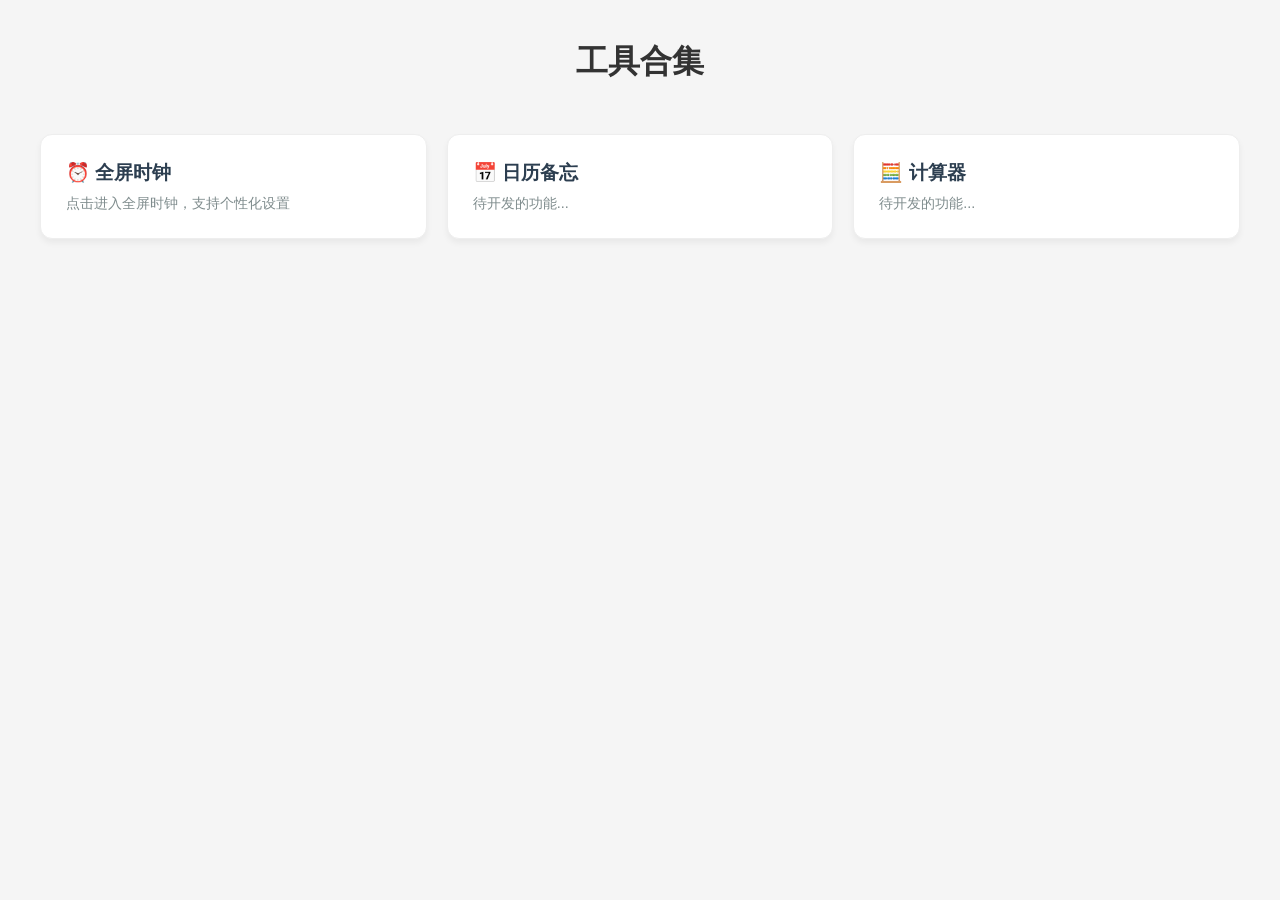
==== index.html @ f2c723c8 "Add files via upload" ====
<!DOCTYPE html>
<html lang="zh-CN">
<head>
    <meta charset="UTF-8">
    <meta name="viewport" content="width=device-width, initial-scale=1.0">
    <title>工具合集</title>
    <style>
        body {
            margin: 0;
            padding: 10px;
            font-family: -apple-system, BlinkMacSystemFont, 'Segoe UI', Roboto, sans-serif;
            background-color: #f5f5f5;
        }
        
        .container {
            max-width: 100%;
            margin: 0 auto;
        }
        
        h1 {
            text-align: center;
            color: #333;
            font-size: 2rem;
            margin: 30px 0;
        }
        
        .tools-grid {
            display: grid;
            grid-template-columns: repeat(auto-fill, minmax(300px, 1fr));
            gap: 20px;
            padding: 20px;
            max-width: 1200px;
            margin: 0 auto;
        }
        
        .tool-card {
            background: #fff;
            border-radius: 12px;
            padding: 25px;
            box-shadow: 0 4px 6px rgba(0,0,0,0.05);
            cursor: pointer;
            transition: all 0.2s ease;
            border: 1px solid #eee;
            -webkit-tap-highlight-color: transparent;
            user-select: none;
        }
        
        .tool-card:hover {
            transform: translateY(-3px);
            box-shadow: 0 6px 12px rgba(0,0,0,0.1);
        }
        
        .tool-card h2 {
            color: #2c3e50;
            margin: 0;
            font-size: 1.2rem;
            font-weight: 600;
        }
        
        .tool-card p {
            color: #7f8c8d;
            margin: 8px 0 0;
            font-size: 0.9rem;
        }

        @media (max-width: 768px) {
            .tools-grid {
                grid-template-columns: 1fr;
            }
            
            .tool-card:hover {
                transform: none;
            }
        }
    </style>
</head>
<body>
    <div class="container">
        <h1>工具合集</h1>
        <div class="tools-grid">
            <div class="tool-card" onclick="location.href='tools/clock.html'">
                <h2>⏰ 全屏时钟</h2>
                <p>点击进入全屏时钟，支持个性化设置</p>
            </div>
            <div class="tool-card">
                <h2>📅 日历备忘</h2>
                <p>待开发的功能...</p>
            </div>
            <div class="tool-card">
                <h2>🧮 计算器</h2>
                <p>待开发的功能...</p>
            </div>
        </div>
    </div>
</body>
</html>
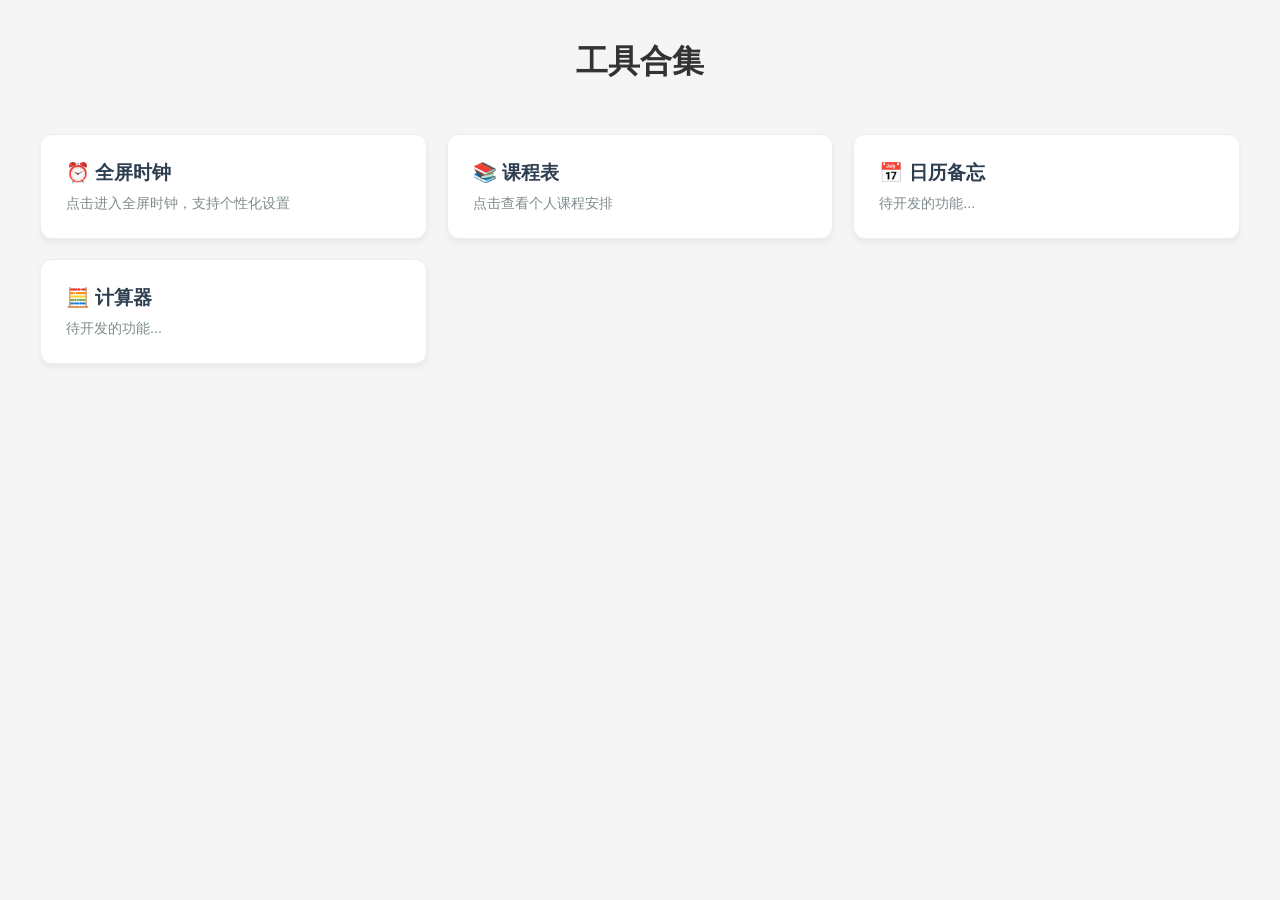
==== commit ef96ded8: "Add files via upload" ====
--- a/index.html
+++ b/index.html
@@ -82,6 +82,10 @@
                 <h2>⏰ 全屏时钟</h2>
                 <p>点击进入全屏时钟，支持个性化设置</p>
             </div>
+            <div class="tool-card" onclick="location.href='tools/schedule.html'">
+                <h2>📚 课程表</h2>
+                <p>点击查看个人课程安排</p>
+            </div>
             <div class="tool-card">
                 <h2>📅 日历备忘</h2>
                 <p>待开发的功能...</p>
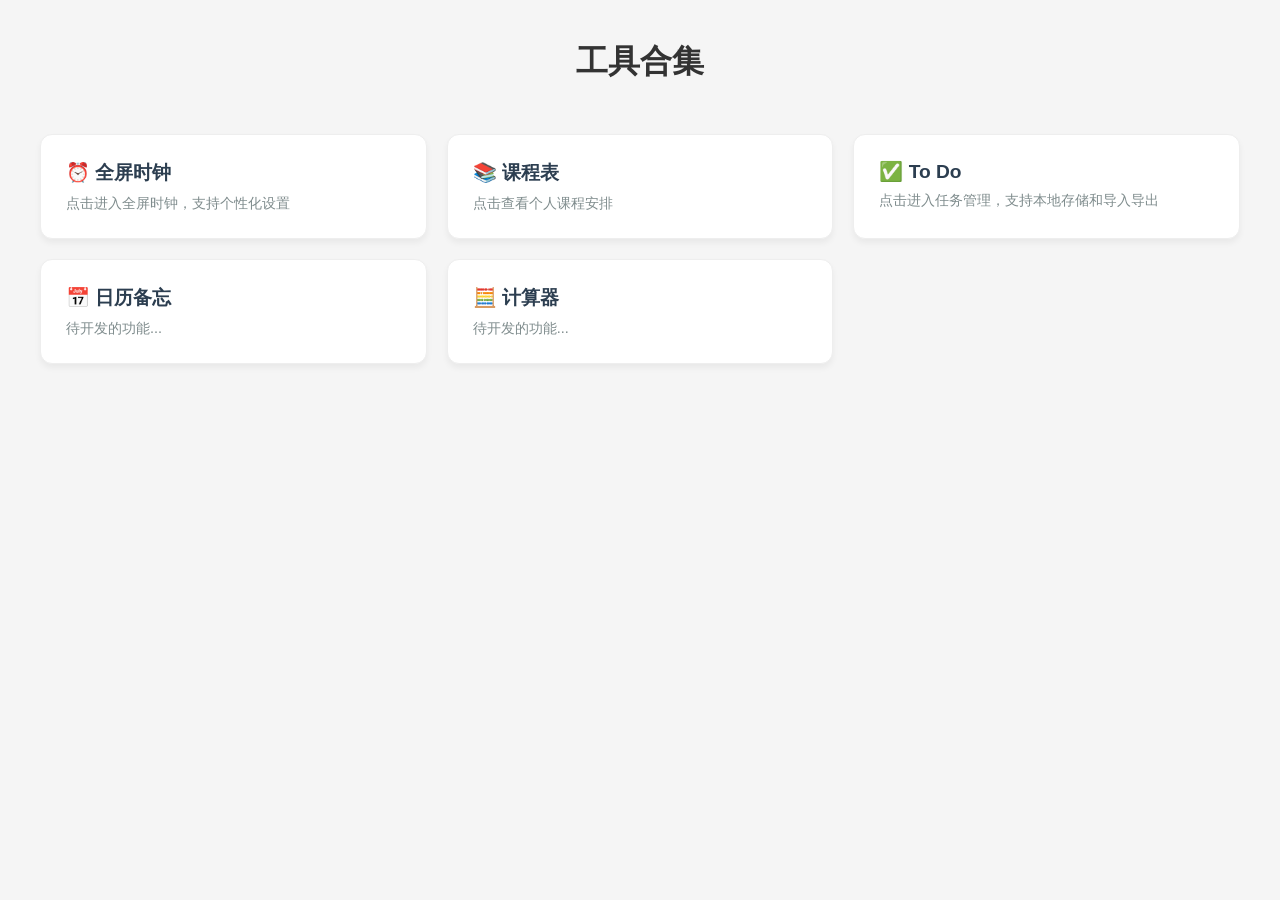
==== commit b9cd45a7: "Add files via upload" ====
--- a/index.html
+++ b/index.html
@@ -4,6 +4,16 @@
     <meta charset="UTF-8">
     <meta name="viewport" content="width=device-width, initial-scale=1.0">
     <title>工具合集</title>
+    <!-- PWA Meta Tags -->
+    <meta name="theme-color" content="#3498db">
+    <meta name="description" content="实用工具合集，包含全屏时钟、课程表等功能">
+    <link rel="manifest" href="manifest.json">
+    <link rel="icon" href="icons/icon-192x192.png" sizes="192x192" type="image/png">
+    <link rel="icon" href="icons/icon-512x512.png" sizes="512x512" type="image/png">
+    <link rel="apple-touch-icon" href="icons/icon-192x192.png">
+    <meta name="mobile-web-app-capable" content="yes">
+    <meta name="apple-mobile-web-app-title" content="工具合集">
+    <meta name="apple-mobile-web-app-status-bar-style" content="default">
     <style>
         body {
             margin: 0;
@@ -86,6 +96,10 @@
                 <h2>📚 课程表</h2>
                 <p>点击查看个人课程安排</p>
             </div>
+            <div class="tool-card" onclick="location.href='tools/todo.html'">
+                <h2>✅ To Do</h2>
+                <p>点击进入任务管理，支持本地存储和导入导出</p>
+            </div>
             <div class="tool-card">
                 <h2>📅 日历备忘</h2>
                 <p>待开发的功能...</p>
@@ -96,5 +110,20 @@
             </div>
         </div>
     </div>
+
+    <!-- PWA Service Worker Registration -->
+    <script>
+        if ('serviceWorker' in navigator) {
+            window.addEventListener('load', function() {
+                navigator.serviceWorker.register('./sw.js')
+                .then(function(registration) {
+                    console.log('ServiceWorker registration successful with scope: ', registration.scope);
+                })
+                .catch(function(err) {
+                    console.log('ServiceWorker registration failed: ', err);
+                });
+            });
+        }
+    </script>
 </body>
-</html>
+</html>
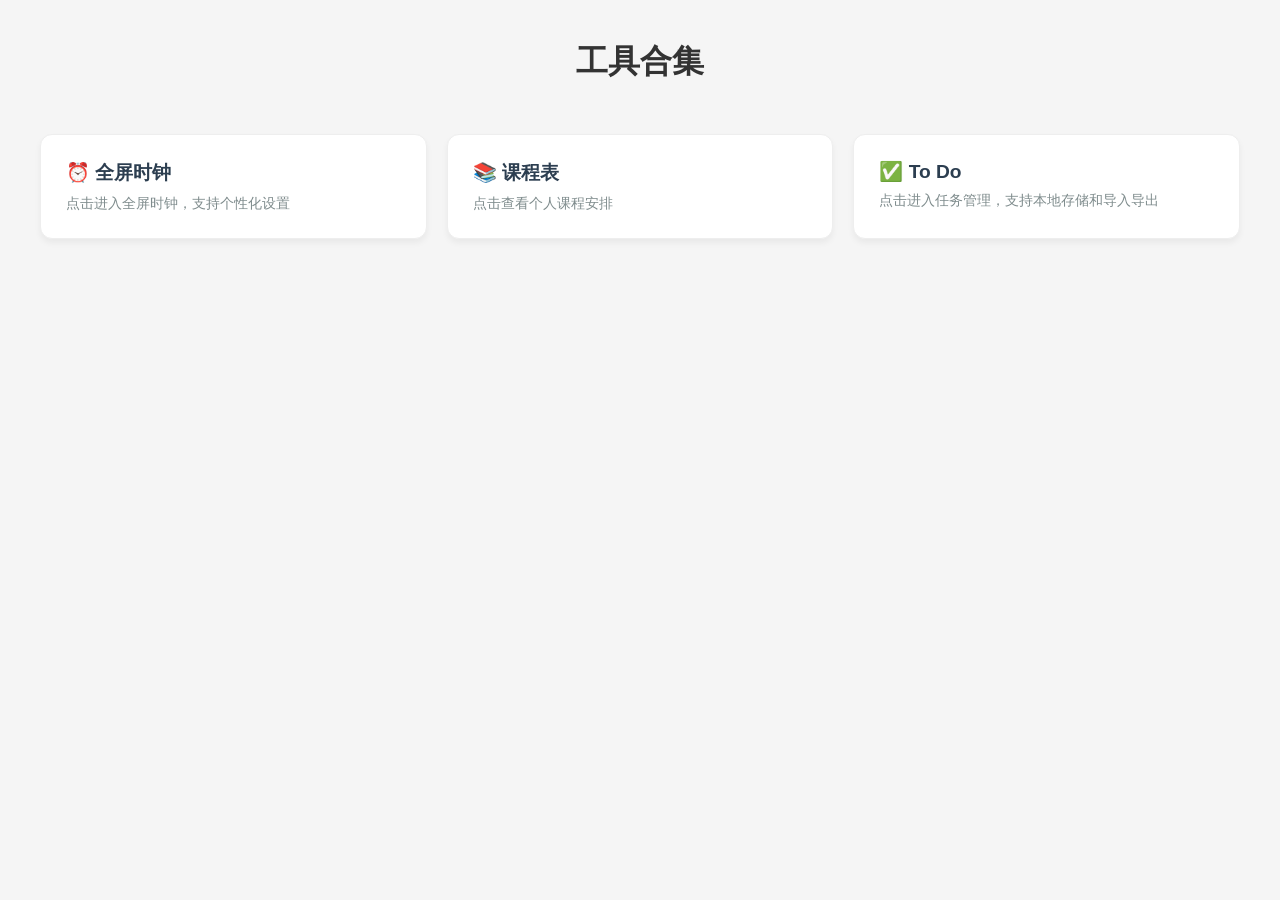
==== commit f92669fc: "Add files via upload" ====
--- a/index.html
+++ b/index.html
@@ -8,9 +8,10 @@
     <meta name="theme-color" content="#3498db">
     <meta name="description" content="实用工具合集，包含全屏时钟、课程表等功能">
     <link rel="manifest" href="manifest.json">
-    <link rel="icon" href="icons/icon-192x192.png" sizes="192x192" type="image/png">
-    <link rel="icon" href="icons/icon-512x512.png" sizes="512x512" type="image/png">
-    <link rel="apple-touch-icon" href="icons/icon-192x192.png">
+    <!-- Delete:<link rel="icon" href="icons/icon-192x192.png" sizes="192x192" type="image/png"> -->
+    <!-- Delete:<link rel="icon" href="icons/icon-512x512.png" sizes="512x512" type="image/png"> -->
+    <!-- Delete:<link rel="apple-touch-icon" href="icons/icon-192x192.png"> -->
+    <link rel="icon" href="icon.svg" type="image/svg+xml">
     <meta name="mobile-web-app-capable" content="yes">
     <meta name="apple-mobile-web-app-title" content="工具合集">
     <meta name="apple-mobile-web-app-status-bar-style" content="default">
@@ -100,20 +101,13 @@
                 <h2>✅ To Do</h2>
                 <p>点击进入任务管理，支持本地存储和导入导出</p>
             </div>
-            <div class="tool-card">
-                <h2>📅 日历备忘</h2>
-                <p>待开发的功能...</p>
-            </div>
-            <div class="tool-card">
-                <h2>🧮 计算器</h2>
-                <p>待开发的功能...</p>
-            </div>
         </div>
     </div>
 
     <!-- PWA Service Worker Registration -->
     <script>
-        if ('serviceWorker' in navigator) {
+        // 修复Service Worker在file协议下无法注册的问题
+        if ('serviceWorker' in navigator && window.location.protocol !== 'file:') {
             window.addEventListener('load', function() {
                 navigator.serviceWorker.register('./sw.js')
                 .then(function(registration) {
@@ -125,5 +119,30 @@
             });
         }
     </script>
+    
+    <!-- SVG Icons for PWA -->
+    <svg style="display: none;">
+        <symbol id="icon-clock" viewBox="0 0 24 24">
+            <circle cx="12" cy="12" r="10" fill="none" stroke="currentColor" stroke-width="2"/>
+            <polyline points="12,6 12,12 16,14" fill="none" stroke="currentColor" stroke-width="2"/>
+        </symbol>
+        <symbol id="icon-schedule" viewBox="0 0 24 24">
+            <rect x="3" y="4" width="18" height="18" rx="2" fill="none" stroke="currentColor" stroke-width="2"/>
+            <line x1="8" y1="2" x2="8" y2="6" stroke="currentColor" stroke-width="2"/>
+            <line x1="16" y1="2" x2="16" y2="6" stroke="currentColor" stroke-width="2"/>
+            <line x1="3" y1="10" x2="21" y2="10" stroke="currentColor" stroke-width="2"/>
+            <line x1="8" y1="14" x2="8" y2="16" stroke="currentColor" stroke-width="2"/>
+            <line x1="12" y1="14" x2="12" y2="16" stroke="currentColor" stroke-width="2"/>
+            <line x1="16" y1="14" x2="16" y2="16" stroke="currentColor" stroke-width="2"/>
+        </symbol>
+        <symbol id="icon-todo" viewBox="0 0 24 24">
+            <path d="M9 12l2 2 4-4" fill="none" stroke="currentColor" stroke-width="2"/>
+            <rect x="3" y="4" width="18" height="16" rx="2" fill="none" stroke="currentColor" stroke-width="2"/>
+            <line x1="8" y1="10" x2="8" y2="10" stroke="currentColor" stroke-width="2"/>
+            <line x1="8" y1="14" x2="8" y2="14" stroke="currentColor" stroke-width="2"/>
+            <line x1="8" y1="18" x2="8" y2="18" stroke="currentColor" stroke-width="2"/>
+        </symbol>
+    </svg>
 </body>
-</html>+</html>
+
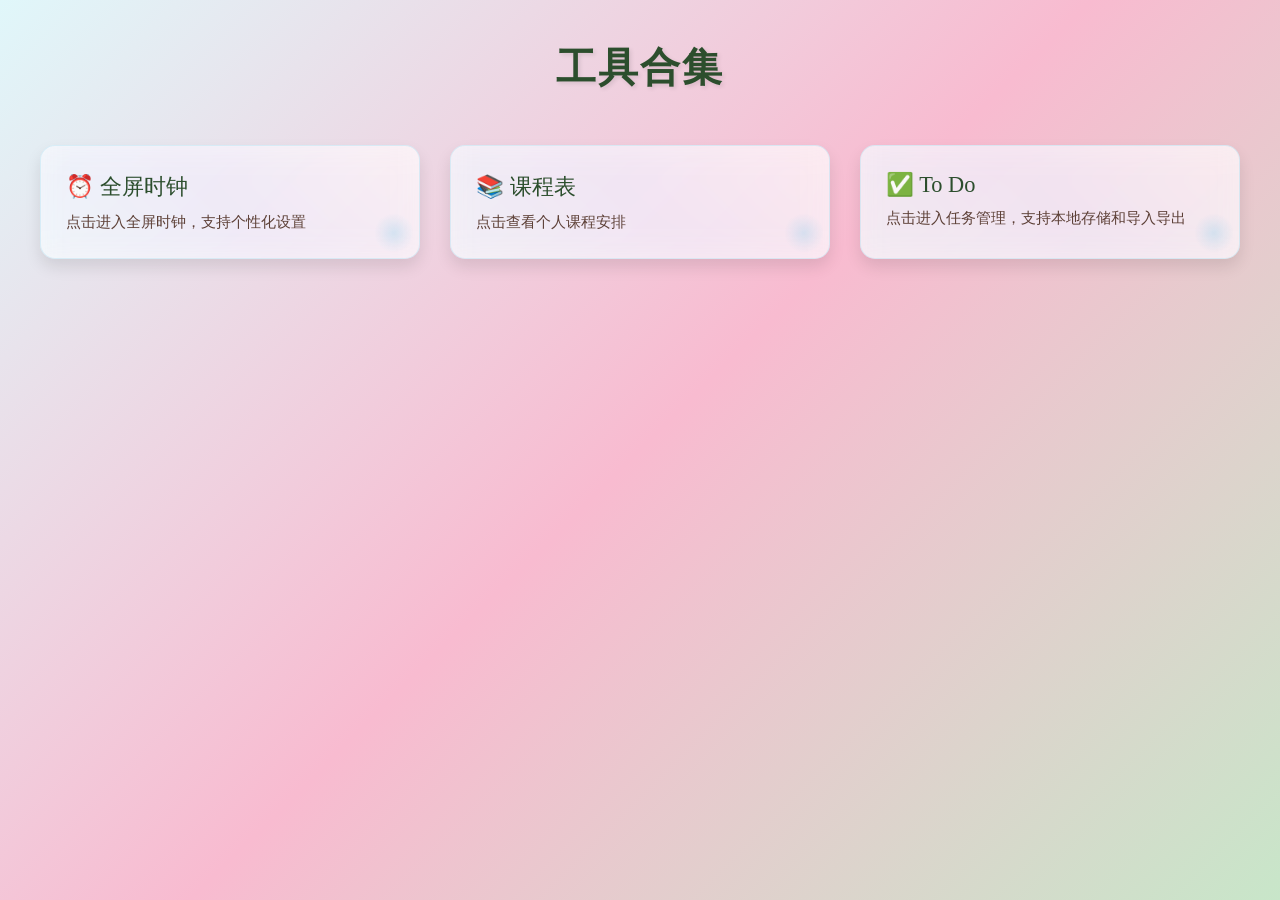
==== commit ee93a66d: "Add files via upload" ====
--- a/index.html
+++ b/index.html
@@ -5,12 +5,9 @@
     <meta name="viewport" content="width=device-width, initial-scale=1.0">
     <title>工具合集</title>
     <!-- PWA Meta Tags -->
-    <meta name="theme-color" content="#3498db">
+    <meta name="theme-color" content="#87CEEB">
     <meta name="description" content="实用工具合集，包含全屏时钟、课程表等功能">
     <link rel="manifest" href="manifest.json">
-    <!-- Delete:<link rel="icon" href="icons/icon-192x192.png" sizes="192x192" type="image/png"> -->
-    <!-- Delete:<link rel="icon" href="icons/icon-512x512.png" sizes="512x512" type="image/png"> -->
-    <!-- Delete:<link rel="apple-touch-icon" href="icons/icon-192x192.png"> -->
     <link rel="icon" href="icon.svg" type="image/svg+xml">
     <meta name="mobile-web-app-capable" content="yes">
     <meta name="apple-mobile-web-app-title" content="工具合集">
@@ -19,8 +16,10 @@
         body {
             margin: 0;
             padding: 10px;
-            font-family: -apple-system, BlinkMacSystemFont, 'Segoe UI', Roboto, sans-serif;
-            background-color: #f5f5f5;
+            font-family: 'Georgia', 'Times New Roman', serif;
+            background: linear-gradient(135deg, #e0f7fa 0%, #f8bbd0 50%, #c8e6c9 100%);
+            background-attachment: fixed;
+            color: #333;
         }
         
         .container {
@@ -30,48 +29,69 @@
         
         h1 {
             text-align: center;
-            color: #333;
-            font-size: 2rem;
+            color: #2c4e2d;
+            font-size: 2.5rem;
             margin: 30px 0;
+            text-shadow: 2px 2px 4px rgba(0,0,0,0.1);
+            font-family: 'Georgia', serif;
+            letter-spacing: 2px;
         }
         
         .tools-grid {
             display: grid;
             grid-template-columns: repeat(auto-fill, minmax(300px, 1fr));
-            gap: 20px;
+            gap: 30px;
             padding: 20px;
             max-width: 1200px;
             margin: 0 auto;
         }
         
         .tool-card {
-            background: #fff;
-            border-radius: 12px;
+            background: rgba(255, 255, 255, 0.75);
+            border-radius: 15px;
             padding: 25px;
-            box-shadow: 0 4px 6px rgba(0,0,0,0.05);
+            box-shadow: 0 8px 16px rgba(0,0,0,0.1);
             cursor: pointer;
-            transition: all 0.2s ease;
-            border: 1px solid #eee;
+            transition: all 0.3s ease;
+            border: 1px solid rgba(135, 206, 235, 0.3);
+            backdrop-filter: blur(5px);
+            position: relative;
+            overflow: hidden;
             -webkit-tap-highlight-color: transparent;
             user-select: none;
         }
         
+        .tool-card::before {
+            content: "";
+            position: absolute;
+            top: -10px;
+            left: -10px;
+            right: -10px;
+            bottom: -10px;
+            background: linear-gradient(45deg, rgba(135, 206, 235, 0.1), rgba(147, 112, 219, 0.1), rgba(255, 182, 193, 0.1));
+            z-index: -1;
+            filter: blur(20px);
+        }
+        
         .tool-card:hover {
-            transform: translateY(-3px);
-            box-shadow: 0 6px 12px rgba(0,0,0,0.1);
+            transform: translateY(-5px);
+            box-shadow: 0 12px 24px rgba(0,0,0,0.15);
+            background: rgba(255, 255, 255, 0.85);
         }
         
         .tool-card h2 {
-            color: #2c3e50;
+            color: #2c4e2d;
             margin: 0;
-            font-size: 1.2rem;
-            font-weight: 600;
+            font-size: 1.4rem;
+            font-weight: normal;
+            font-family: 'Georgia', serif;
         }
         
         .tool-card p {
-            color: #7f8c8d;
-            margin: 8px 0 0;
-            font-size: 0.9rem;
+            color: #5d4037;
+            margin: 10px 0 0;
+            font-size: 0.95rem;
+            font-family: 'Georgia', serif;
         }
 
         @media (max-width: 768px) {
@@ -82,6 +102,23 @@
             .tool-card:hover {
                 transform: none;
             }
+            
+            h1 {
+                font-size: 2rem;
+            }
+        }
+        
+        /* 添加一些装饰性元素 */
+        .tool-card::after {
+            content: "";
+            position: absolute;
+            bottom: 5px;
+            right: 5px;
+            width: 40px;
+            height: 40px;
+            background: radial-gradient(circle, rgba(135, 206, 235, 0.3) 0%, transparent 70%);
+            border-radius: 50%;
+            z-index: -1;
         }
     </style>
 </head>
@@ -107,9 +144,10 @@
     <!-- PWA Service Worker Registration -->
     <script>
         // 修复Service Worker在file协议下无法注册的问题
-        if ('serviceWorker' in navigator && window.location.protocol !== 'file:') {
+        if ('serviceWorker' in navigator) {
             window.addEventListener('load', function() {
-                navigator.serviceWorker.register('./sw.js')
+                // 使用相对路径确保在GitHub Pages上正确注册
+                navigator.serviceWorker.register('/tools/sw.js')
                 .then(function(registration) {
                     console.log('ServiceWorker registration successful with scope: ', registration.scope);
                 })
@@ -144,5 +182,4 @@
         </symbol>
     </svg>
 </body>
-</html>
-
+</html>
